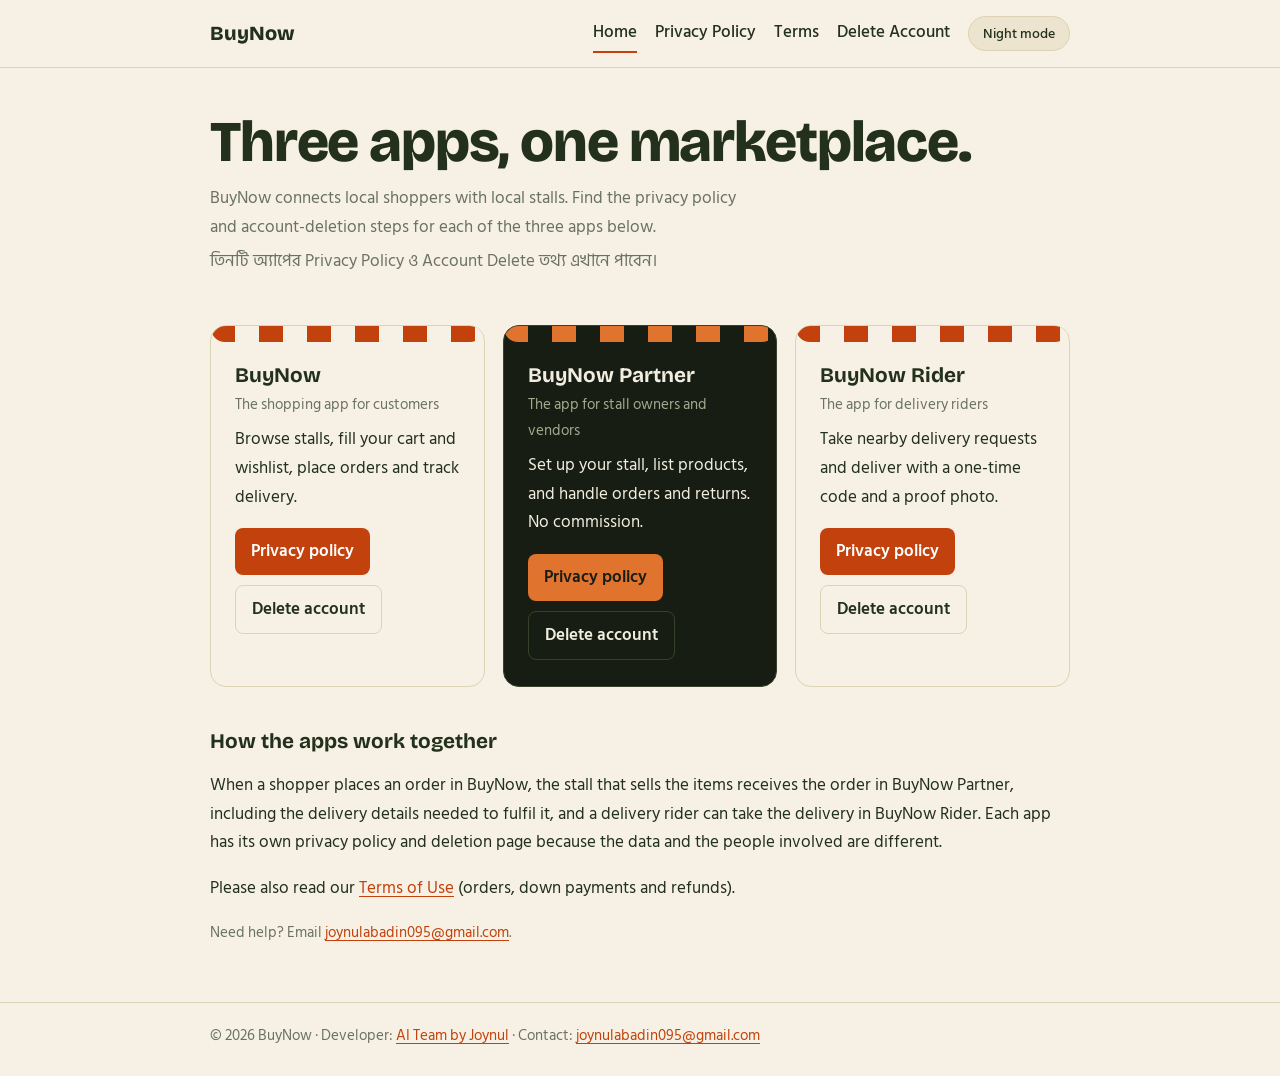
==== index.html @ 5db4976f "Add BuyNow website v3 (landing, privacy, terms, delete-account pages) Co-Authored-By: Claude Sonnet " ====
<!DOCTYPE html>
<html lang="en">
<head>
<meta charset="utf-8">
<meta name="viewport" content="width=device-width,initial-scale=1">
<title>BuyNow &amp; BuyNow Partner</title>
<meta name="description" content="Privacy policy and account deletion for the BuyNow shopping app and the BuyNow Partner vendor app.">
<script>try{var t=localStorage.getItem('theme');if(t)document.documentElement.dataset.theme=t}catch(e){}</script>
<link rel="preconnect" href="https://fonts.googleapis.com"><link rel="preconnect" href="https://fonts.gstatic.com" crossorigin><link href="https://fonts.googleapis.com/css2?family=Bricolage+Grotesque:wght@600;800&family=Hind+Siliguri:wght@400;500;600&display=swap" rel="stylesheet">
<link rel="stylesheet" href="style.css">
</head>
<body>
<header class="site-head"><div class="wrap">
<a class="brand" href="index.html">BuyNow</a>
<nav aria-label="Main">
<a href="index.html">Home</a>
<a href="privacy-policy.html">Privacy Policy</a>
<a href="terms.html">Terms</a>
<a href="delete-account.html">Delete Account</a>
<button id="theme-toggle" type="button">Night mode</button>
</nav></div></header>
<main class="wrap">
<section class="hero">
<h1>Three apps, one marketplace.</h1>
<p>BuyNow connects local shoppers with local stalls. Find the privacy policy and account-deletion steps for each of the three apps below.</p>
<p lang="bn">তিনটি অ্যাপের Privacy Policy ও Account Delete তথ্য এখানে পাবেন।</p>
</section>
<div class="duo three">
<section class="panel day" aria-labelledby="h-buynow"><div class="awning"></div><div class="body">
<h2 id="h-buynow">BuyNow</h2><p class="tag">The shopping app for customers</p>
<p>Browse stalls, fill your cart and wishlist, place orders and track delivery.</p>
<div class="links"><a href="privacy-buynow.html">Privacy policy</a><a class="ghost" href="delete-buynow.html">Delete account</a></div>
</div></section>
<section class="panel night" aria-labelledby="h-partner"><div class="awning"></div><div class="body">
<h2 id="h-partner">BuyNow Partner</h2><p class="tag">The app for stall owners and vendors</p>
<p>Set up your stall, list products, and handle orders and returns. No commission.</p>
<div class="links"><a href="privacy-partner.html">Privacy policy</a><a class="ghost" href="delete-partner.html">Delete account</a></div>
</div></section>
<section class="panel day" aria-labelledby="h-rider"><div class="awning"></div><div class="body">
<h2 id="h-rider">BuyNow Rider</h2><p class="tag">The app for delivery riders</p>
<p>Take nearby delivery requests and deliver with a one-time code and a proof photo.</p>
<div class="links"><a href="privacy-rider.html">Privacy policy</a><a class="ghost" href="delete-rider.html">Delete account</a></div>
</div></section>
</div>
<h2>How the apps work together</h2>
<p>When a shopper places an order in BuyNow, the stall that sells the items receives the order in BuyNow Partner, including the delivery details needed to fulfil it, and a delivery rider can take the delivery in BuyNow Rider. Each app has its own privacy policy and deletion page because the data and the people involved are different.</p>
<p>Please also read our <a href="terms.html">Terms of Use</a> (orders, down payments and refunds).</p>
<p class="muted">Need help? Email <a href="mailto:joynulabadin095@gmail.com">joynulabadin095@gmail.com</a>.</p>
</main>
<footer><div class="wrap">&copy; <span id="year">2026</span> BuyNow &middot; Developer: <a href="https://play.google.com/store/apps/dev?id=6514104034641015497" rel="noopener">AI Team by Joynul</a> &middot; Contact: <a href="mailto:joynulabadin095@gmail.com">joynulabadin095@gmail.com</a></div></footer>
<script src="script.js"></script>
</body>
</html>
---- style.css ----
/* BuyNow & BuyNow Partner — shared site styles. Palette: Mudi Dokan Day / Night */
:root{
  --bg:#F6F1E4; --surface:#FFFFFF; --raised:#ECE4CE; --ink:#22301C; --soft:#6B7260;
  --line:#DCD2B4; --accent:#C2410C; --on-accent:#FFFFFF;
  --display:"Bricolage Grotesque","Hind Siliguri",system-ui,sans-serif;
  --body:"Hind Siliguri",system-ui,-apple-system,"Segoe UI",Roboto,sans-serif;
}
@media (prefers-color-scheme:dark){
  :root:not([data-theme="light"]){
    --bg:#171D13; --surface:#212A19; --raised:#293420; --ink:#F1EEDF; --soft:#A3AA8F;
    --line:#37422A; --accent:#E0732E; --on-accent:#171D13;
  }
}
:root[data-theme="dark"]{
  --bg:#171D13; --surface:#212A19; --raised:#293420; --ink:#F1EEDF; --soft:#A3AA8F;
  --line:#37422A; --accent:#E0732E; --on-accent:#171D13;
}
*{box-sizing:border-box}
html{scroll-behavior:smooth}
@media (prefers-reduced-motion:reduce){html{scroll-behavior:auto}}
body{margin:0;background:var(--bg);color:var(--ink);font:400 17px/1.7 var(--body)}
a{color:var(--accent);text-underline-offset:3px}
a:focus-visible,button:focus-visible,input:focus-visible,select:focus-visible,textarea:focus-visible{outline:3px solid var(--accent);outline-offset:2px}
.wrap{max-width:900px;margin:0 auto;padding:0 20px}

/* header */
.site-head{border-bottom:1px solid var(--line);background:var(--bg)}
.site-head .wrap{display:flex;align-items:center;gap:20px;flex-wrap:wrap;padding-top:14px;padding-bottom:14px}
.brand{font:800 1.25rem var(--display);color:var(--ink);text-decoration:none;margin-right:auto}
.site-head nav{display:flex;gap:18px;align-items:center;flex-wrap:wrap}
.site-head nav a{color:var(--ink);text-decoration:none;font-weight:500;padding:4px 0;border-bottom:2px solid transparent}
.site-head nav a:hover,.site-head nav a[aria-current="page"]{border-bottom-color:var(--accent)}
#theme-toggle{background:var(--raised);color:var(--ink);border:1px solid var(--line);border-radius:999px;padding:5px 14px;font:500 .9rem var(--body);cursor:pointer}

/* awning — the one memorable element */
.awning{height:16px;background:repeating-linear-gradient(90deg,var(--pa) 0 24px,var(--pbg) 24px 48px);border-radius:0 0 14px 14px}

/* fixed-palette panels (one per app) */
.day{--pbg:#F6F1E4;--pink:#22301C;--psoft:#6B7260;--pline:#DCD2B4;--pa:#C2410C;--pon:#FFFFFF;--praised:#ECE4CE}
.night{--pbg:#171D13;--pink:#F1EEDF;--psoft:#A3AA8F;--pline:#37422A;--pa:#E0732E;--pon:#171D13;--praised:#293420}
.panel{background:var(--pbg);color:var(--pink);border:1px solid var(--pline);border-radius:16px;overflow:hidden}
.panel .body{padding:22px 24px 26px}
.panel h2,.panel h3{font-family:var(--display);margin:0 0 4px;line-height:1.15}
.panel p{margin:.4em 0 1em}
.panel .tag{color:var(--psoft);font-size:.95rem;margin:0}
.panel .links{display:flex;gap:10px;flex-wrap:wrap;margin-top:14px}
.panel .links a{background:var(--pa);color:var(--pon);padding:9px 16px;border-radius:8px;text-decoration:none;font-weight:600}
.panel .links a.ghost{background:transparent;color:var(--pink);border:1px solid var(--pline)}
.panel code{color:var(--psoft)}

/* hero */
.hero{padding:44px 0 18px}
.hero h1{font:800 clamp(2.2rem,6vw,3.6rem)/1.05 var(--display);margin:0 0 12px;letter-spacing:-.02em}
.hero p{max-width:60ch;color:var(--soft);margin:.3em 0}
.duo{display:grid;grid-template-columns:1fr 1fr;gap:18px;margin:26px 0}
@media(max-width:700px){.duo{grid-template-columns:1fr}}

/* app bar on policy pages */
.appbar{margin:24px 0 0}
.appbar .body{padding:16px 22px 20px}
.appbar h1{font:800 clamp(1.7rem,4.5vw,2.4rem)/1.1 var(--display);margin:0}
.appbar .tag{margin:6px 0 0}

/* article text */
main h1{font:800 clamp(1.8rem,5vw,2.6rem)/1.1 var(--display);margin:1.2em 0 .3em}
main h2{font:700 1.3rem var(--display);margin:2em 0 .4em}
.muted{color:var(--soft);font-size:.95rem}
ul,ol{padding-left:1.3em}
li{margin:.2em 0}
table{width:100%;border-collapse:collapse;margin:12px 0;font-size:.98rem;display:block;overflow-x:auto}
th,td{border:1px solid var(--line);padding:9px 12px;text-align:left;vertical-align:top}
th{background:var(--raised)}
td{background:var(--surface)}
.note{background:var(--raised);border-left:4px solid var(--accent);border-radius:8px;padding:12px 16px;margin:16px 0}

/* form */
.form-card{background:var(--surface);border:1px solid var(--line);border-radius:14px;padding:20px 22px;margin:18px 0}
label{display:block;margin:14px 0 4px;font-weight:600}
label.check{font-weight:400;display:flex;gap:10px;align-items:flex-start}
input,textarea{width:100%;padding:10px 12px;border:1px solid var(--line);border-radius:8px;font:inherit;background:var(--bg);color:var(--ink)}
input[type=checkbox]{width:auto;margin-top:7px}
.btn{display:inline-block;background:var(--accent);color:var(--on-accent);border:0;border-radius:8px;padding:11px 22px;font:600 1rem var(--body);text-decoration:none;cursor:pointer}
.btn:disabled{opacity:.6;cursor:wait}

footer{border-top:1px solid var(--line);margin-top:56px;color:var(--soft);font-size:.92rem}
footer .wrap{padding-top:20px;padding-bottom:28px}

.duo.three{grid-template-columns:repeat(3,1fr)}
@media(max-width:900px){.duo.three{grid-template-columns:1fr}}
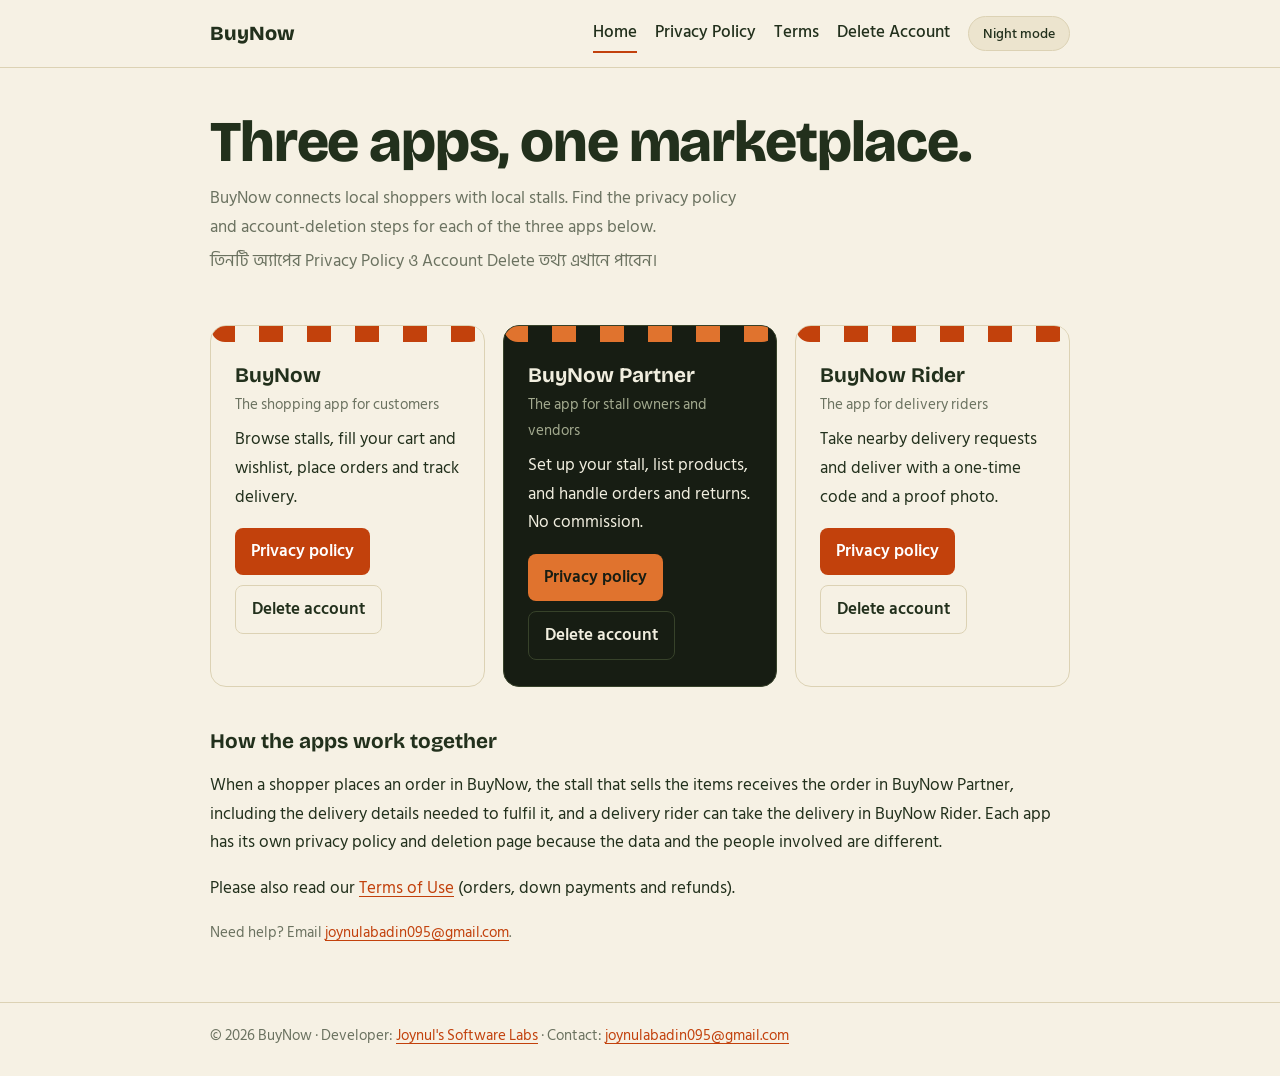
==== commit 2170769b: "Change developer name to Joynul's Software Labs Co-Authored-By: Claude Sonnet 5.5 <noreply@anthropic" ====
--- a/index.html
+++ b/index.html
@@ -47,7 +47,7 @@
 <p>Please also read our <a href="terms.html">Terms of Use</a> (orders, down payments and refunds).</p>
 <p class="muted">Need help? Email <a href="mailto:joynulabadin095@gmail.com">joynulabadin095@gmail.com</a>.</p>
 </main>
-<footer><div class="wrap">&copy; <span id="year">2026</span> BuyNow &middot; Developer: <a href="https://play.google.com/store/apps/dev?id=6514104034641015497" rel="noopener">AI Team by Joynul</a> &middot; Contact: <a href="mailto:joynulabadin095@gmail.com">joynulabadin095@gmail.com</a></div></footer>
+<footer><div class="wrap">&copy; <span id="year">2026</span> BuyNow &middot; Developer: <a href="https://play.google.com/store/apps/dev?id=6514104034641015497" rel="noopener">Joynul's Software Labs</a> &middot; Contact: <a href="mailto:joynulabadin095@gmail.com">joynulabadin095@gmail.com</a></div></footer>
 <script src="script.js"></script>
 </body>
 </html>
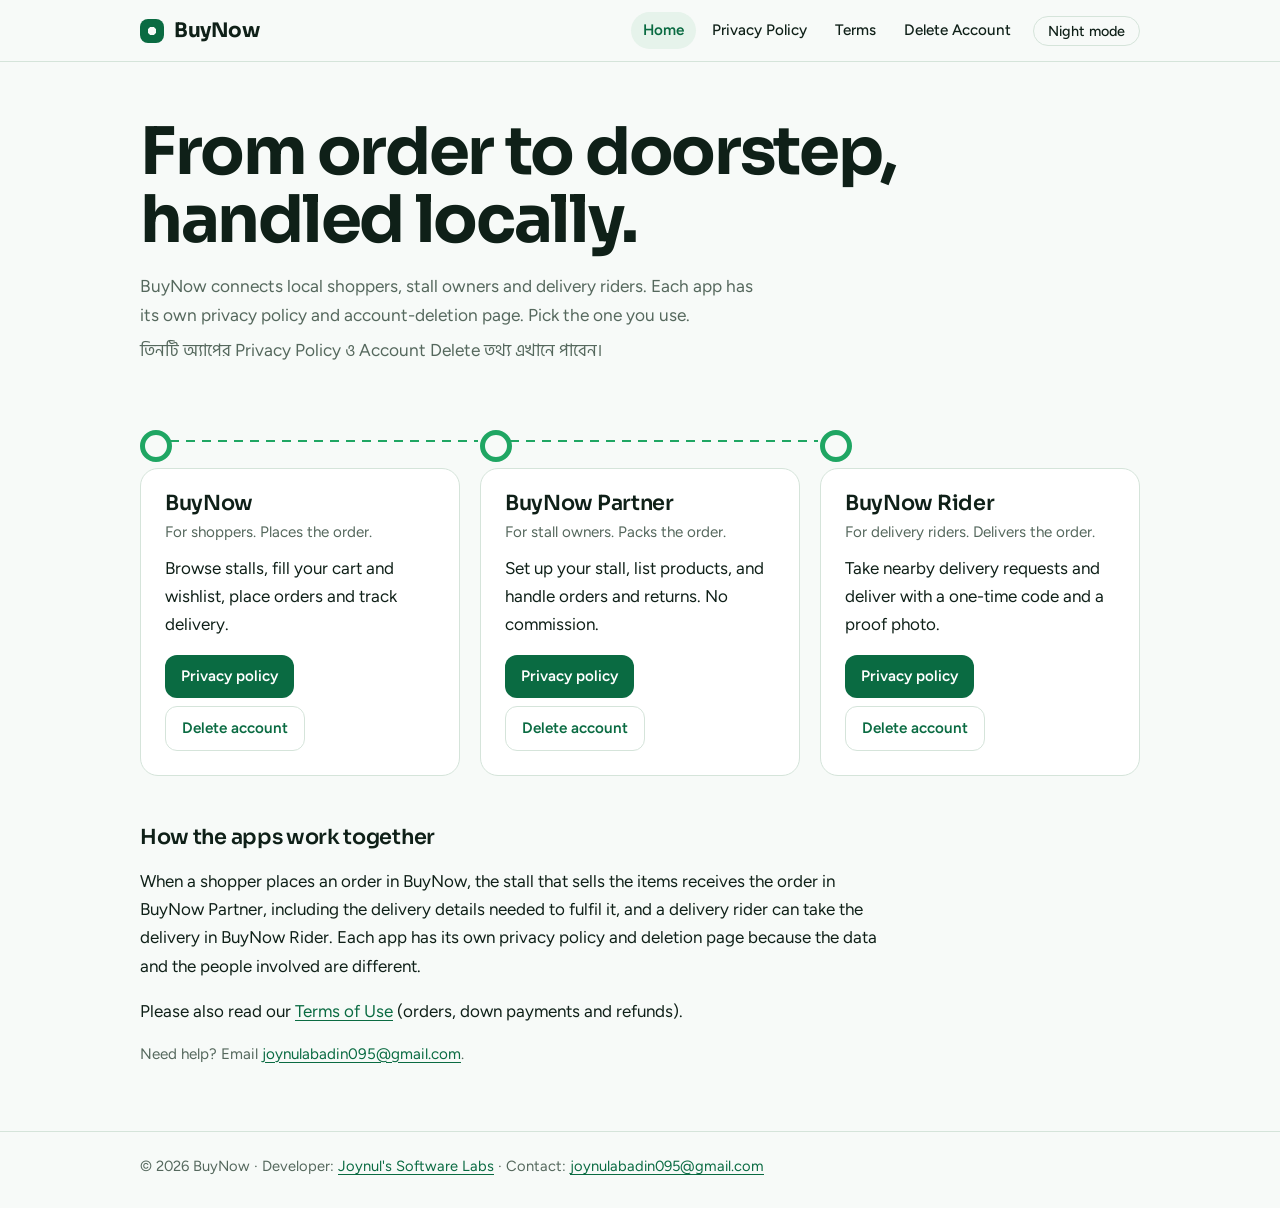
==== commit bf40483c: "Redesign site: modern green theme, order-route home, cleaner policy pages Co-Authored-By: Claude Son" ====
--- a/index.html
+++ b/index.html
@@ -3,10 +3,10 @@
 <head>
 <meta charset="utf-8">
 <meta name="viewport" content="width=device-width,initial-scale=1">
-<title>BuyNow &amp; BuyNow Partner</title>
-<meta name="description" content="Privacy policy and account deletion for the BuyNow shopping app and the BuyNow Partner vendor app.">
+<title>BuyNow</title>
+<meta name="description" content="Privacy policy and account deletion for the BuyNow, BuyNow Partner and BuyNow Rider apps.">
 <script>try{var t=localStorage.getItem('theme');if(t)document.documentElement.dataset.theme=t}catch(e){}</script>
-<link rel="preconnect" href="https://fonts.googleapis.com"><link rel="preconnect" href="https://fonts.gstatic.com" crossorigin><link href="https://fonts.googleapis.com/css2?family=Bricolage+Grotesque:wght@600;800&family=Hind+Siliguri:wght@400;500;600&display=swap" rel="stylesheet">
+<link rel="preconnect" href="https://fonts.googleapis.com"><link rel="preconnect" href="https://fonts.gstatic.com" crossorigin><link href="https://fonts.googleapis.com/css2?family=Sora:wght@600;700&family=Figtree:wght@400;500;600&family=Hind+Siliguri:wght@400;500;600&display=swap" rel="stylesheet">
 <link rel="stylesheet" href="style.css">
 </head>
 <body>
@@ -21,27 +21,27 @@
 </nav></div></header>
 <main class="wrap">
 <section class="hero">
-<h1>Three apps, one marketplace.</h1>
-<p>BuyNow connects local shoppers with local stalls. Find the privacy policy and account-deletion steps for each of the three apps below.</p>
+<h1>From order to doorstep, handled locally.</h1>
+<p>BuyNow connects local shoppers, stall owners and delivery riders. Each app has its own privacy policy and account-deletion page. Pick the one you use.</p>
 <p lang="bn">তিনটি অ্যাপের Privacy Policy ও Account Delete তথ্য এখানে পাবেন।</p>
 </section>
-<div class="duo three">
-<section class="panel day" aria-labelledby="h-buynow"><div class="awning"></div><div class="body">
-<h2 id="h-buynow">BuyNow</h2><p class="tag">The shopping app for customers</p>
+<ol class="journey" aria-label="How an order moves through the three apps">
+<li><section class="panel" aria-labelledby="h-buynow"><div class="body">
+<h2 id="h-buynow">BuyNow</h2><p class="tag">For shoppers. Places the order.</p>
 <p>Browse stalls, fill your cart and wishlist, place orders and track delivery.</p>
 <div class="links"><a href="privacy-buynow.html">Privacy policy</a><a class="ghost" href="delete-buynow.html">Delete account</a></div>
-</div></section>
-<section class="panel night" aria-labelledby="h-partner"><div class="awning"></div><div class="body">
-<h2 id="h-partner">BuyNow Partner</h2><p class="tag">The app for stall owners and vendors</p>
+</div></section></li>
+<li><section class="panel" aria-labelledby="h-partner"><div class="body">
+<h2 id="h-partner">BuyNow Partner</h2><p class="tag">For stall owners. Packs the order.</p>
 <p>Set up your stall, list products, and handle orders and returns. No commission.</p>
 <div class="links"><a href="privacy-partner.html">Privacy policy</a><a class="ghost" href="delete-partner.html">Delete account</a></div>
-</div></section>
-<section class="panel day" aria-labelledby="h-rider"><div class="awning"></div><div class="body">
-<h2 id="h-rider">BuyNow Rider</h2><p class="tag">The app for delivery riders</p>
+</div></section></li>
+<li><section class="panel" aria-labelledby="h-rider"><div class="body">
+<h2 id="h-rider">BuyNow Rider</h2><p class="tag">For delivery riders. Delivers the order.</p>
 <p>Take nearby delivery requests and deliver with a one-time code and a proof photo.</p>
 <div class="links"><a href="privacy-rider.html">Privacy policy</a><a class="ghost" href="delete-rider.html">Delete account</a></div>
-</div></section>
-</div>
+</div></section></li>
+</ol>
 <h2>How the apps work together</h2>
 <p>When a shopper places an order in BuyNow, the stall that sells the items receives the order in BuyNow Partner, including the delivery details needed to fulfil it, and a delivery rider can take the delivery in BuyNow Rider. Each app has its own privacy policy and deletion page because the data and the people involved are different.</p>
 <p>Please also read our <a href="terms.html">Terms of Use</a> (orders, down payments and refunds).</p>
--- a/style.css
+++ b/style.css
@@ -1,89 +1,114 @@
-/* BuyNow & BuyNow Partner — shared site styles. Palette: Mudi Dokan Day / Night */
+/* BuyNow site styles. One green palette, light and dark. Shared by every page. */
 :root{
-  --bg:#F6F1E4; --surface:#FFFFFF; --raised:#ECE4CE; --ink:#22301C; --soft:#6B7260;
-  --line:#DCD2B4; --accent:#C2410C; --on-accent:#FFFFFF;
-  --display:"Bricolage Grotesque","Hind Siliguri",system-ui,sans-serif;
-  --body:"Hind Siliguri",system-ui,-apple-system,"Segoe UI",Roboto,sans-serif;
+  --bg:#F7FAF8; --surface:#FFFFFF; --mint:#E6F3EB; --raised:#EEF5F0;
+  --ink:#0F2018; --soft:#55685D; --line:#D5E4DA;
+  --accent:#0A6B42; --on-accent:#FFFFFF; --route:#1FA663;
+  --display:"Sora","Hind Siliguri",system-ui,sans-serif;
+  --body:"Figtree","Hind Siliguri",system-ui,-apple-system,"Segoe UI",Roboto,sans-serif;
 }
 @media (prefers-color-scheme:dark){
   :root:not([data-theme="light"]){
-    --bg:#171D13; --surface:#212A19; --raised:#293420; --ink:#F1EEDF; --soft:#A3AA8F;
-    --line:#37422A; --accent:#E0732E; --on-accent:#171D13;
+    --bg:#0B1510; --surface:#12211A; --mint:#17291F; --raised:#162619;
+    --ink:#EAF3EE; --soft:#9DB3A6; --line:#24382D;
+    --accent:#4FD08F; --on-accent:#05130B; --route:#4FD08F;
   }
 }
 :root[data-theme="dark"]{
-  --bg:#171D13; --surface:#212A19; --raised:#293420; --ink:#F1EEDF; --soft:#A3AA8F;
-  --line:#37422A; --accent:#E0732E; --on-accent:#171D13;
+  --bg:#0B1510; --surface:#12211A; --mint:#17291F; --raised:#162619;
+  --ink:#EAF3EE; --soft:#9DB3A6; --line:#24382D;
+  --accent:#4FD08F; --on-accent:#05130B; --route:#4FD08F;
 }
 *{box-sizing:border-box}
 html{scroll-behavior:smooth}
 @media (prefers-reduced-motion:reduce){html{scroll-behavior:auto}}
-body{margin:0;background:var(--bg);color:var(--ink);font:400 17px/1.7 var(--body)}
+body{margin:0;background:var(--bg);color:var(--ink);font:400 17px/1.65 var(--body);-webkit-font-smoothing:antialiased}
 a{color:var(--accent);text-underline-offset:3px}
-a:focus-visible,button:focus-visible,input:focus-visible,select:focus-visible,textarea:focus-visible{outline:3px solid var(--accent);outline-offset:2px}
-.wrap{max-width:900px;margin:0 auto;padding:0 20px}
+a:focus-visible,button:focus-visible,input:focus-visible,select:focus-visible,textarea:focus-visible{outline:3px solid var(--route);outline-offset:2px}
+.wrap{max-width:1040px;margin:0 auto;padding:0 20px}
+.narrow{max-width:760px}
 
 /* header */
-.site-head{border-bottom:1px solid var(--line);background:var(--bg)}
-.site-head .wrap{display:flex;align-items:center;gap:20px;flex-wrap:wrap;padding-top:14px;padding-bottom:14px}
-.brand{font:800 1.25rem var(--display);color:var(--ink);text-decoration:none;margin-right:auto}
-.site-head nav{display:flex;gap:18px;align-items:center;flex-wrap:wrap}
-.site-head nav a{color:var(--ink);text-decoration:none;font-weight:500;padding:4px 0;border-bottom:2px solid transparent}
-.site-head nav a:hover,.site-head nav a[aria-current="page"]{border-bottom-color:var(--accent)}
-#theme-toggle{background:var(--raised);color:var(--ink);border:1px solid var(--line);border-radius:999px;padding:5px 14px;font:500 .9rem var(--body);cursor:pointer}
-
-/* awning — the one memorable element */
-.awning{height:16px;background:repeating-linear-gradient(90deg,var(--pa) 0 24px,var(--pbg) 24px 48px);border-radius:0 0 14px 14px}
-
-/* fixed-palette panels (one per app) */
-.day{--pbg:#F6F1E4;--pink:#22301C;--psoft:#6B7260;--pline:#DCD2B4;--pa:#C2410C;--pon:#FFFFFF;--praised:#ECE4CE}
-.night{--pbg:#171D13;--pink:#F1EEDF;--psoft:#A3AA8F;--pline:#37422A;--pa:#E0732E;--pon:#171D13;--praised:#293420}
-.panel{background:var(--pbg);color:var(--pink);border:1px solid var(--pline);border-radius:16px;overflow:hidden}
-.panel .body{padding:22px 24px 26px}
-.panel h2,.panel h3{font-family:var(--display);margin:0 0 4px;line-height:1.15}
-.panel p{margin:.4em 0 1em}
-.panel .tag{color:var(--psoft);font-size:.95rem;margin:0}
-.panel .links{display:flex;gap:10px;flex-wrap:wrap;margin-top:14px}
-.panel .links a{background:var(--pa);color:var(--pon);padding:9px 16px;border-radius:8px;text-decoration:none;font-weight:600}
-.panel .links a.ghost{background:transparent;color:var(--pink);border:1px solid var(--pline)}
-.panel code{color:var(--psoft)}
+.site-head{position:sticky;top:0;z-index:10;background:var(--bg);border-bottom:1px solid var(--line)}
+.site-head .wrap{display:flex;align-items:center;gap:16px 22px;flex-wrap:wrap;padding-top:12px;padding-bottom:12px}
+.brand{display:flex;align-items:center;gap:10px;font:700 1.25rem var(--display);letter-spacing:-.02em;color:var(--ink);text-decoration:none;margin-right:auto}
+.brand::before{content:"";width:24px;height:24px;border-radius:8px;background:radial-gradient(circle,var(--bg) 0 4px,transparent 4.5px),var(--accent)}
+.site-head nav{display:flex;gap:4px;align-items:center;flex-wrap:wrap}
+.site-head nav a{color:var(--ink);text-decoration:none;font-weight:500;font-size:.95rem;padding:6px 12px;border-radius:999px}
+.site-head nav a:hover{background:var(--raised)}
+.site-head nav a[aria-current="page"]{background:var(--mint);color:var(--accent);font-weight:600}
+#theme-toggle{background:transparent;color:var(--ink);border:1px solid var(--line);border-radius:999px;padding:5px 14px;margin-left:6px;font:500 .9rem var(--body);cursor:pointer}
+#theme-toggle:hover{background:var(--raised)}
 
 /* hero */
-.hero{padding:44px 0 18px}
-.hero h1{font:800 clamp(2.2rem,6vw,3.6rem)/1.05 var(--display);margin:0 0 12px;letter-spacing:-.02em}
-.hero p{max-width:60ch;color:var(--soft);margin:.3em 0}
+.hero{padding:56px 0 10px}
+.hero h1{font:700 clamp(2.3rem,6.4vw,4.1rem)/1.04 var(--display);letter-spacing:-.035em;margin:0 0 18px;max-width:15em}
+.hero p{max-width:56ch;color:var(--soft);margin:.4em 0;font-size:1.08rem}
+
+/* the order route: shopper -> stall -> rider */
+.journey{list-style:none;margin:44px 0 36px;padding:0;display:grid;grid-template-columns:repeat(3,1fr);gap:20px}
+.journey>li{position:relative;padding-top:38px}
+.journey>li::before{content:"";position:absolute;top:0;left:0;width:22px;height:22px;border-radius:50%;background:var(--bg);border:5px solid var(--route)}
+.journey>li:not(:last-child)::after{content:"";position:absolute;top:10px;left:30px;right:-18px;height:2px;
+  background:repeating-linear-gradient(90deg,var(--route) 0 9px,transparent 9px 16px);
+  transform-origin:left;animation:route .7s ease-out both}
+.journey>li:nth-child(2)::after{animation-delay:.6s}
+@keyframes route{from{transform:scaleX(0)}to{transform:scaleX(1)}}
+@media (prefers-reduced-motion:reduce){.journey>li::after{animation:none!important}}
+@media(max-width:800px){
+  .journey{grid-template-columns:1fr;gap:26px}
+  .journey>li{padding:0 0 0 40px}
+  .journey>li::before{top:6px}
+  .journey>li:not(:last-child)::after{top:34px;bottom:-26px;left:10px;right:auto;width:2px;height:auto;
+    background:repeating-linear-gradient(180deg,var(--route) 0 9px,transparent 9px 16px);
+    transform-origin:top;animation-name:route-y}
+}
+@keyframes route-y{from{transform:scaleY(0)}to{transform:scaleY(1)}}
+
+/* cards (home route, privacy and delete pickers) */
+.panel{background:var(--surface);color:var(--ink);border:1px solid var(--line);border-radius:18px;overflow:hidden;height:100%}
+.panel .body{padding:22px 24px 24px}
+.panel h2,.panel h3{font-family:var(--display);font-weight:600;letter-spacing:-.015em;margin:0 0 4px;line-height:1.2}
+.panel p{margin:.4em 0 1em}
+.panel .tag{color:var(--soft);font-size:.95rem;margin:0 0 .6em}
+.panel .links{display:flex;gap:8px;flex-wrap:wrap;margin-top:16px}
+.panel .links a{background:var(--accent);color:var(--on-accent);padding:9px 16px;border-radius:12px;text-decoration:none;font-weight:600;font-size:.95rem}
+.panel .links a:hover{filter:brightness(1.08)}
+.panel .links a.ghost{background:transparent;color:var(--accent);border:1px solid var(--line)}
+.panel .links a.ghost:hover{background:var(--raised);filter:none}
+code{font-size:.9em;color:var(--soft)}
 .duo{display:grid;grid-template-columns:1fr 1fr;gap:18px;margin:26px 0}
-@media(max-width:700px){.duo{grid-template-columns:1fr}}
+.duo.three{grid-template-columns:repeat(3,1fr)}
+@media(max-width:900px){.duo,.duo.three{grid-template-columns:1fr}}
 
-/* app bar on policy pages */
-.appbar{margin:24px 0 0}
-.appbar .body{padding:16px 22px 20px}
-.appbar h1{font:800 clamp(1.7rem,4.5vw,2.4rem)/1.1 var(--display);margin:0}
-.appbar .tag{margin:6px 0 0}
+/* page header on policy and delete pages */
+.appbar{background:var(--mint);height:auto;margin:28px 0 0;border-radius:20px}
+.appbar .body{padding:28px 28px 26px}
+.appbar h1{font:700 clamp(1.75rem,4.6vw,2.5rem)/1.1 var(--display);letter-spacing:-.025em;margin:0}
+.appbar .tag{margin:8px 0 0}
 
 /* article text */
-main h1{font:800 clamp(1.8rem,5vw,2.6rem)/1.1 var(--display);margin:1.2em 0 .3em}
-main h2{font:700 1.3rem var(--display);margin:2em 0 .4em}
+main h1{font:700 clamp(1.8rem,5vw,2.6rem)/1.1 var(--display);letter-spacing:-.025em;margin:1.2em 0 .3em}
+main h2{font:600 1.3rem/1.25 var(--display);letter-spacing:-.015em;margin:2.1em 0 .5em}
+main p,main li{max-width:68ch}
 .muted{color:var(--soft);font-size:.95rem}
 ul,ol{padding-left:1.3em}
-li{margin:.2em 0}
-table{width:100%;border-collapse:collapse;margin:12px 0;font-size:.98rem;display:block;overflow-x:auto}
-th,td{border:1px solid var(--line);padding:9px 12px;text-align:left;vertical-align:top}
-th{background:var(--raised)}
-td{background:var(--surface)}
-.note{background:var(--raised);border-left:4px solid var(--accent);border-radius:8px;padding:12px 16px;margin:16px 0}
+li{margin:.25em 0}
+table{width:100%;border-collapse:collapse;margin:14px 0;font-size:.98rem;display:block;overflow-x:auto}
+th,td{border-bottom:1px solid var(--line);padding:10px 14px;text-align:left;vertical-align:top}
+th{background:var(--mint);font-weight:600;border-bottom-color:transparent}
+th:first-child{border-radius:10px 0 0 10px}
+th:last-child{border-radius:0 10px 10px 0}
+.note{background:var(--mint);border:1px solid var(--line);border-radius:14px;padding:14px 18px;margin:18px 0}
 
 /* form */
-.form-card{background:var(--surface);border:1px solid var(--line);border-radius:14px;padding:20px 22px;margin:18px 0}
-label{display:block;margin:14px 0 4px;font-weight:600}
+.form-card{background:var(--surface);border:1px solid var(--line);border-radius:18px;padding:22px 24px;margin:20px 0}
+label{display:block;margin:16px 0 5px;font-weight:600}
 label.check{font-weight:400;display:flex;gap:10px;align-items:flex-start}
-input,textarea{width:100%;padding:10px 12px;border:1px solid var(--line);border-radius:8px;font:inherit;background:var(--bg);color:var(--ink)}
-input[type=checkbox]{width:auto;margin-top:7px}
-.btn{display:inline-block;background:var(--accent);color:var(--on-accent);border:0;border-radius:8px;padding:11px 22px;font:600 1rem var(--body);text-decoration:none;cursor:pointer}
+input,textarea{width:100%;padding:11px 13px;border:1px solid var(--line);border-radius:12px;font:inherit;background:var(--bg);color:var(--ink)}
+input[type=checkbox]{width:auto;margin-top:7px;accent-color:var(--accent)}
+.btn{display:inline-block;background:var(--accent);color:var(--on-accent);border:0;border-radius:999px;padding:12px 24px;font:600 1rem var(--body);text-decoration:none;cursor:pointer}
+.btn:hover{filter:brightness(1.08)}
 .btn:disabled{opacity:.6;cursor:wait}
 
-footer{border-top:1px solid var(--line);margin-top:56px;color:var(--soft);font-size:.92rem}
-footer .wrap{padding-top:20px;padding-bottom:28px}
-
-.duo.three{grid-template-columns:repeat(3,1fr)}
-@media(max-width:900px){.duo.three{grid-template-columns:1fr}}
+footer{border-top:1px solid var(--line);margin-top:64px;color:var(--soft);font-size:.92rem}
+footer .wrap{padding-top:22px;padding-bottom:30px}
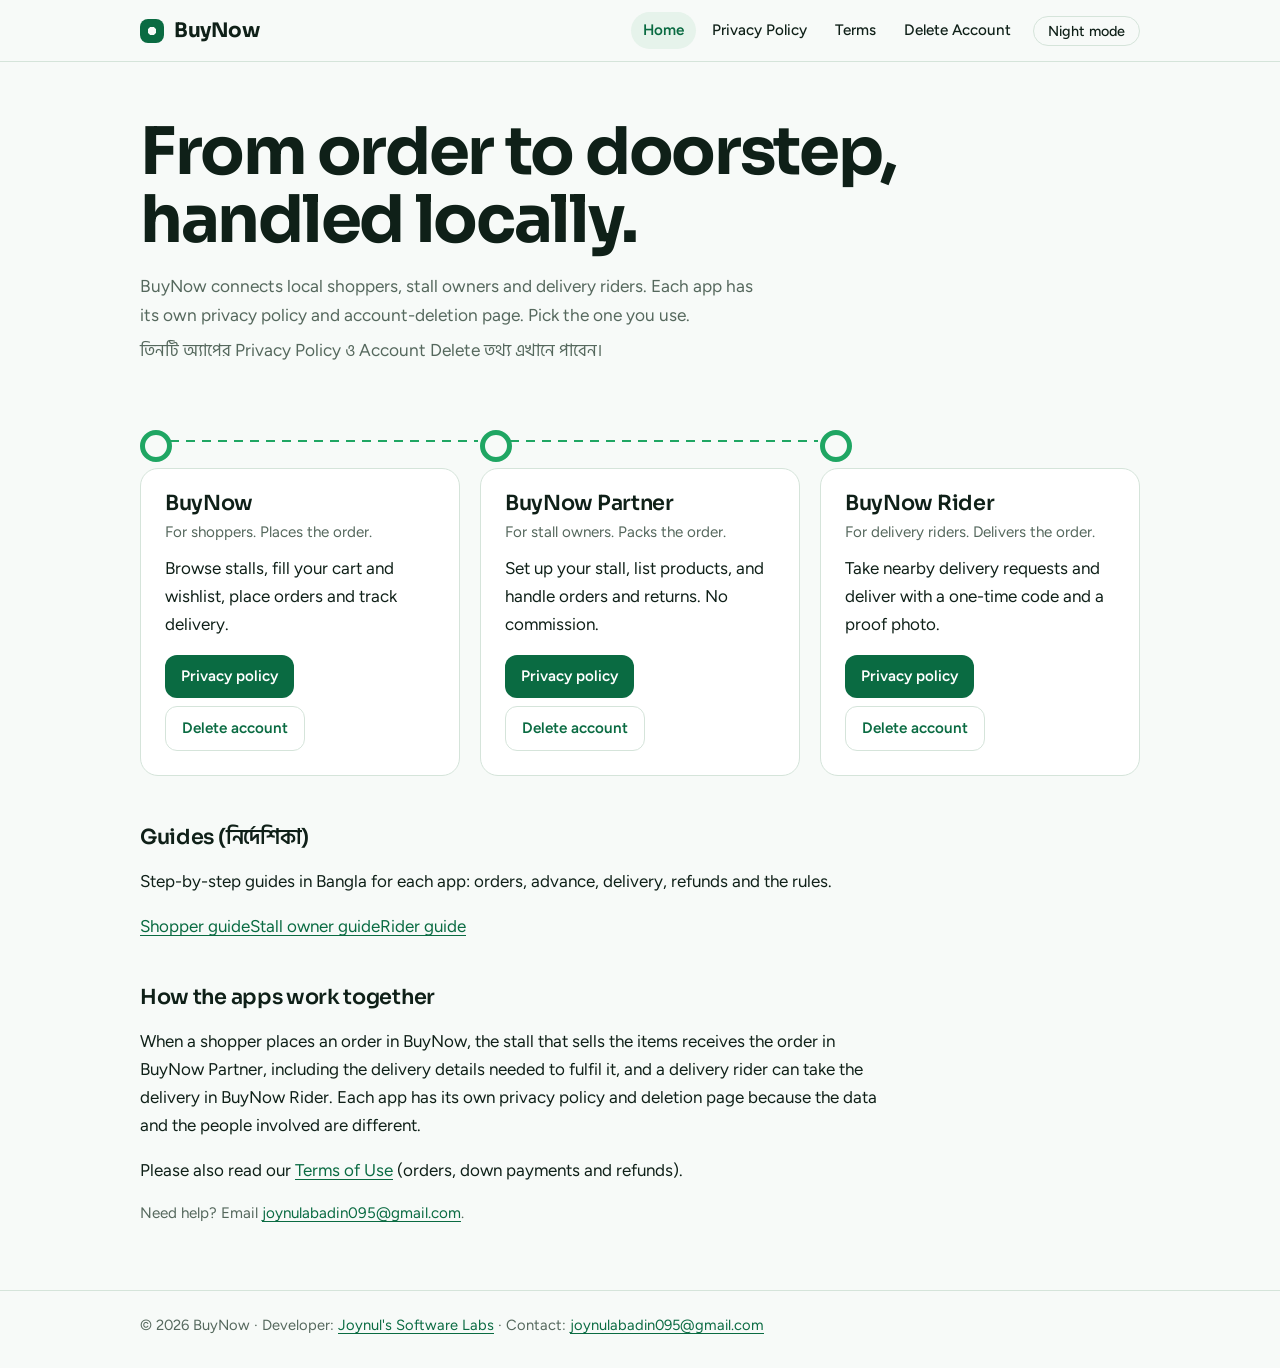
==== commit e04de094: "Add Bangla guides for BuyNow, Partner and Rider; link them from the home page Co-Authored-By: Claude" ====
--- a/index.html
+++ b/index.html
@@ -42,6 +42,9 @@
 <div class="links"><a href="privacy-rider.html">Privacy policy</a><a class="ghost" href="delete-rider.html">Delete account</a></div>
 </div></section></li>
 </ol>
+<h2>Guides <span lang="bn">(নির্দেশিকা)</span></h2>
+<p>Step-by-step guides in Bangla for each app: orders, advance, delivery, refunds and the rules.</p>
+<div class="links"><a href="guide-buynow.html">Shopper guide</a><a href="guide-partner.html">Stall owner guide</a><a href="guide-rider.html">Rider guide</a></div>
 <h2>How the apps work together</h2>
 <p>When a shopper places an order in BuyNow, the stall that sells the items receives the order in BuyNow Partner, including the delivery details needed to fulfil it, and a delivery rider can take the delivery in BuyNow Rider. Each app has its own privacy policy and deletion page because the data and the people involved are different.</p>
 <p>Please also read our <a href="terms.html">Terms of Use</a> (orders, down payments and refunds).</p>
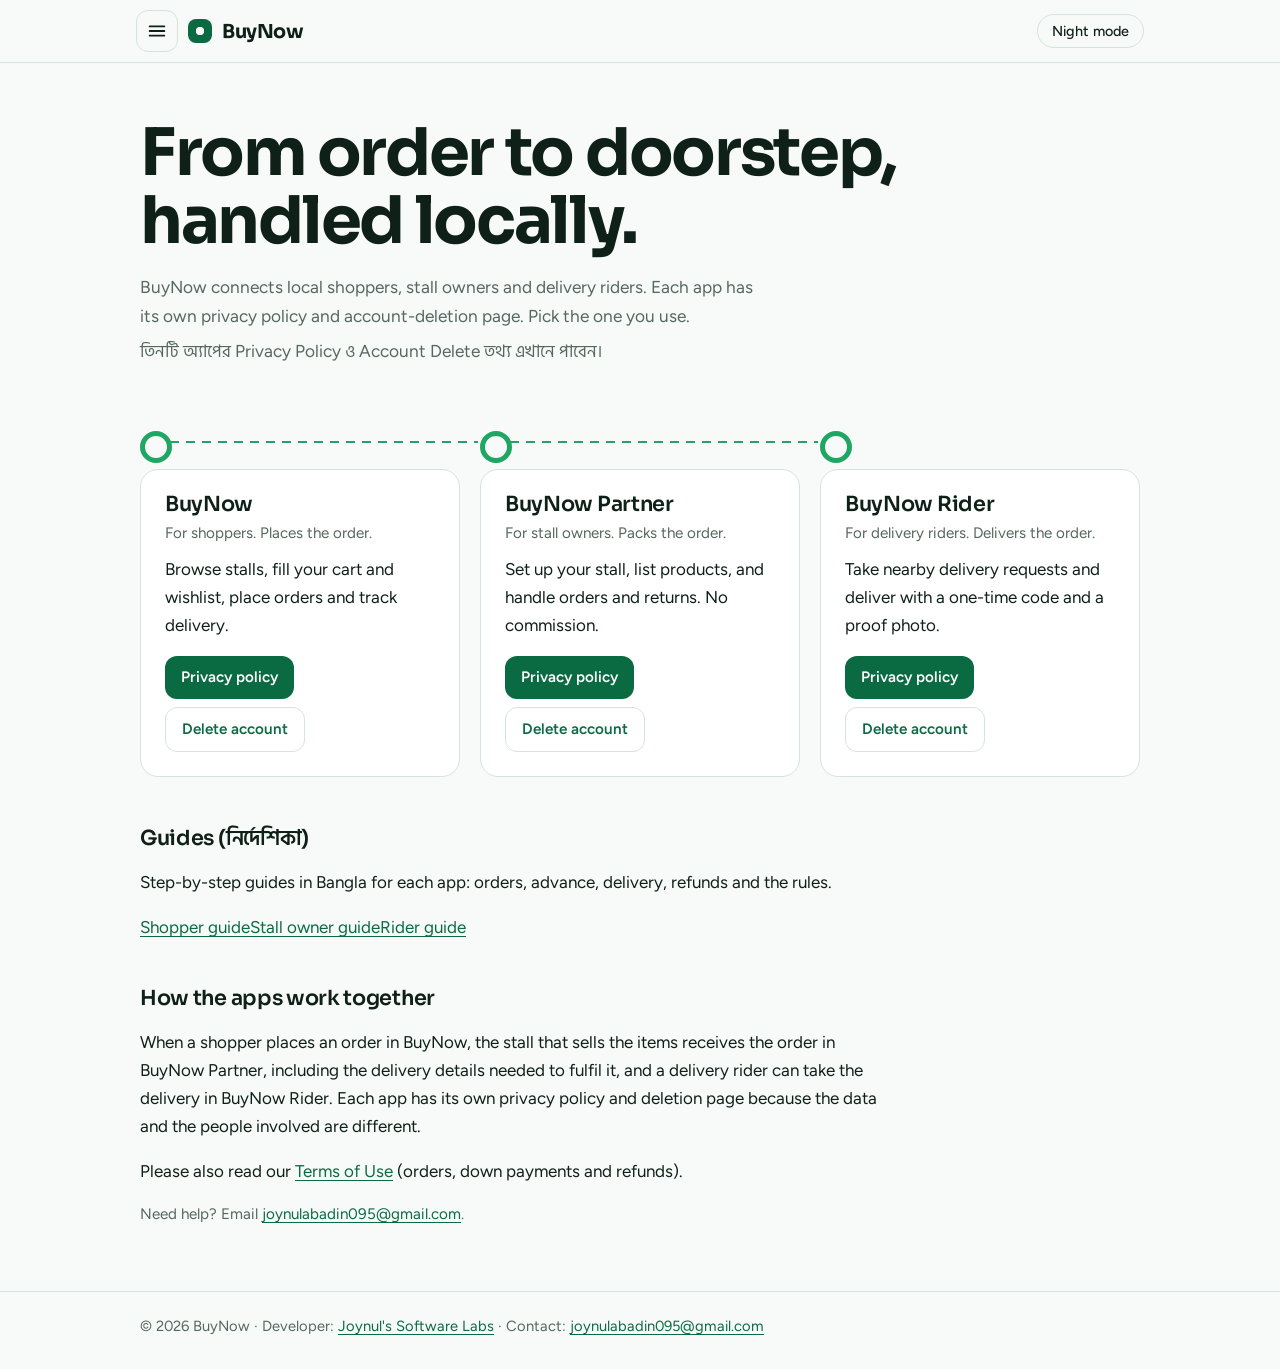
==== commit 7d4df023: "Slide menu (groups and items) on every page; mobile-responsive layout and guide pages with the share" ====
--- a/index.html
+++ b/index.html
@@ -8,6 +8,7 @@
 <script>try{var t=localStorage.getItem('theme');if(t)document.documentElement.dataset.theme=t}catch(e){}</script>
 <link rel="preconnect" href="https://fonts.googleapis.com"><link rel="preconnect" href="https://fonts.gstatic.com" crossorigin><link href="https://fonts.googleapis.com/css2?family=Sora:wght@600;700&family=Figtree:wght@400;500;600&family=Hind+Siliguri:wght@400;500;600&display=swap" rel="stylesheet">
 <link rel="stylesheet" href="style.css">
+<link rel="stylesheet" href="menu.css">
 </head>
 <body>
 <header class="site-head"><div class="wrap">
@@ -51,6 +52,7 @@
 <p class="muted">Need help? Email <a href="mailto:joynulabadin095@gmail.com">joynulabadin095@gmail.com</a>.</p>
 </main>
 <footer><div class="wrap">&copy; <span id="year">2026</span> BuyNow &middot; Developer: <a href="https://play.google.com/store/apps/dev?id=6514104034641015497" rel="noopener">Joynul's Software Labs</a> &middot; Contact: <a href="mailto:joynulabadin095@gmail.com">joynulabadin095@gmail.com</a></div></footer>
+<script src="menu.js"></script>
 <script src="script.js"></script>
 </body>
 </html>
--- a/style.css
+++ b/style.css
@@ -112,3 +112,24 @@
 
 footer{border-top:1px solid var(--line);margin-top:64px;color:var(--soft);font-size:.92rem}
 footer .wrap{padding-top:22px;padding-bottom:30px}
+
+/* ---- mobile ---- */
+@media(max-width:700px){
+  body{font-size:16px}
+  .wrap{padding-left:max(16px,env(safe-area-inset-left,0px));padding-right:max(16px,env(safe-area-inset-right,0px))}
+  .hero{padding:32px 0 6px}
+  .hero p{font-size:1rem}
+  .journey{margin:30px 0 26px}
+  .panel .body{padding:18px 18px 20px}
+  .panel .links a{flex:1 1 auto;text-align:center}
+  .appbar{margin-top:18px;border-radius:16px}
+  .appbar .body{padding:20px 18px}
+  .form-card{padding:18px}
+  .btn{width:100%;text-align:center}
+  th,td{padding:9px 10px}
+  main h2{margin-top:1.7em}
+  footer{margin-top:44px}
+  footer .wrap{padding-top:18px;padding-bottom:calc(24px + env(safe-area-inset-bottom,0px))}
+}
+img,video,iframe{max-width:100%;height:auto}
+pre,code{overflow-wrap:anywhere}
--- a/menu.css
+++ b/menu.css
@@ -0,0 +1,47 @@
+/* Slide menu (drawer) and the header it lives in. Shared by every page, including the guides.
+   Colours come from the page's own tokens (style.css or the guide pages), with fallbacks. */
+.site-head{--m-bg:var(--bg,#F7FAF8);--m-surface:var(--surface,#fff);--m-ink:var(--ink,#0F2018);--m-soft:var(--soft,#55685D);
+  --m-line:var(--line,#D5E4DA);--m-accent:var(--accent,var(--brand,#0A6B42));--m-tint:var(--mint,var(--brand-weak,#E6F3EB));--m-raised:var(--raised,var(--bg,#EEF5F0))}
+.has-menu .site-head nav>a{display:none}
+.site-head{position:sticky;top:0;z-index:40;background:var(--m-bg);border-bottom:1px solid var(--m-line);
+  padding-top:env(safe-area-inset-top,0px)}
+.site-head .wrap,.site-head .head-row{display:flex;align-items:center;gap:10px;flex-wrap:nowrap;max-width:1040px;margin:0 auto;
+  padding:10px max(16px,env(safe-area-inset-right,0px)) 10px max(16px,env(safe-area-inset-left,0px))}
+.site-head .brand{margin-right:auto;font:700 1.2rem var(--display,system-ui,sans-serif);letter-spacing:-.02em;color:var(--m-ink);text-decoration:none;display:flex;align-items:center;gap:10px}
+.site-head .brand::before{content:"";width:24px;height:24px;border-radius:8px;background:radial-gradient(circle,var(--m-bg) 0 4px,transparent 4.5px),var(--m-accent)}
+.site-head nav{display:flex;align-items:center;gap:6px;flex-wrap:nowrap}
+#menu-btn{display:inline-grid;place-items:center;width:42px;height:42px;border:1px solid var(--m-line);border-radius:12px;background:transparent;color:var(--m-ink);cursor:pointer;padding:0;flex:none}
+#menu-btn:hover{background:var(--m-raised)}
+#menu-btn svg{width:22px;height:22px;stroke:currentColor;fill:none;stroke-width:2;stroke-linecap:round}
+#theme-toggle{background:transparent;color:var(--m-ink);border:1px solid var(--m-line);border-radius:999px;padding:7px 14px;font:500 .9rem var(--body,system-ui,sans-serif);cursor:pointer;margin:0;white-space:nowrap}
+#theme-toggle:hover{background:var(--m-raised)}
+@media(max-width:480px){#theme-toggle{padding:7px 11px;font-size:.85rem}}
+
+.menu-scrim{position:fixed;inset:0;z-index:50;background:rgba(5,15,10,.5);opacity:0;visibility:hidden;transition:opacity .2s,visibility .2s}
+.menu-drawer{position:fixed;top:0;bottom:0;left:0;z-index:60;width:min(86vw,340px);display:flex;flex-direction:column;
+  background:var(--m-surface,#fff);color:var(--m-ink,#0F2018);border-right:1px solid var(--m-line,#D5E4DA);
+  transform:translateX(-102%);visibility:hidden;transition:transform .25s ease,visibility .25s;
+  padding-top:env(safe-area-inset-top,0px);padding-bottom:env(safe-area-inset-bottom,0px);padding-left:env(safe-area-inset-left,0px);
+  font:400 16px/1.5 var(--body,system-ui,sans-serif)}
+.menu-open .menu-scrim{opacity:1;visibility:visible}
+.menu-open .menu-drawer{transform:none;visibility:visible}
+.menu-open{overflow:hidden}
+.menu-top{display:flex;align-items:center;justify-content:space-between;padding:14px 16px;border-bottom:1px solid var(--m-line,#D5E4DA)}
+.menu-top strong{font:700 1.15rem var(--display,system-ui,sans-serif);letter-spacing:-.02em}
+.menu-close{width:40px;height:40px;border:1px solid var(--m-line,#D5E4DA);border-radius:12px;background:transparent;color:inherit;font-size:1.3rem;cursor:pointer;line-height:1}
+.menu-scroll{overflow-y:auto;overscroll-behavior:contain;padding:8px 10px 20px;flex:1}
+.menu-group{border-bottom:1px solid var(--m-line,#D5E4DA)}
+.menu-group:last-child{border-bottom:0}
+.menu-group summary{list-style:none;cursor:pointer;display:flex;align-items:center;justify-content:space-between;gap:8px;
+  padding:13px 10px;font-weight:700;font-size:.78rem;letter-spacing:.08em;text-transform:uppercase;color:var(--m-soft,#55685D)}
+.menu-group summary::-webkit-details-marker{display:none}
+.menu-group summary::after{content:"";width:8px;height:8px;border-right:2px solid currentColor;border-bottom:2px solid currentColor;transform:rotate(45deg);transition:transform .2s;margin-right:4px}
+.menu-group[open] summary::after{transform:rotate(-135deg)}
+.menu-group ul{list-style:none;margin:0 0 10px;padding:0}
+.menu-group li{margin:0;max-width:none}
+.menu-group a{display:flex;align-items:center;gap:10px;padding:11px 12px;border-radius:12px;color:var(--m-ink,#0F2018);text-decoration:none;font-weight:500;min-height:44px}
+.menu-group a:hover{background:var(--m-raised,#EEF5F0)}
+.menu-group a[aria-current="page"]{background:var(--m-tint,#E6F3EB);color:var(--m-accent,#0A6B42);font-weight:700}
+.menu-group a small{margin-left:auto;color:var(--m-soft,#55685D);font-weight:400;font-size:.8rem}
+.menu-drawer a:focus-visible,.menu-drawer button:focus-visible,.menu-group summary:focus-visible,#menu-btn:focus-visible{outline:3px solid var(--route,var(--m-accent,#1FA663));outline-offset:2px}
+@media (prefers-reduced-motion:reduce){.menu-drawer,.menu-scrim,.menu-group summary::after{transition:none}}
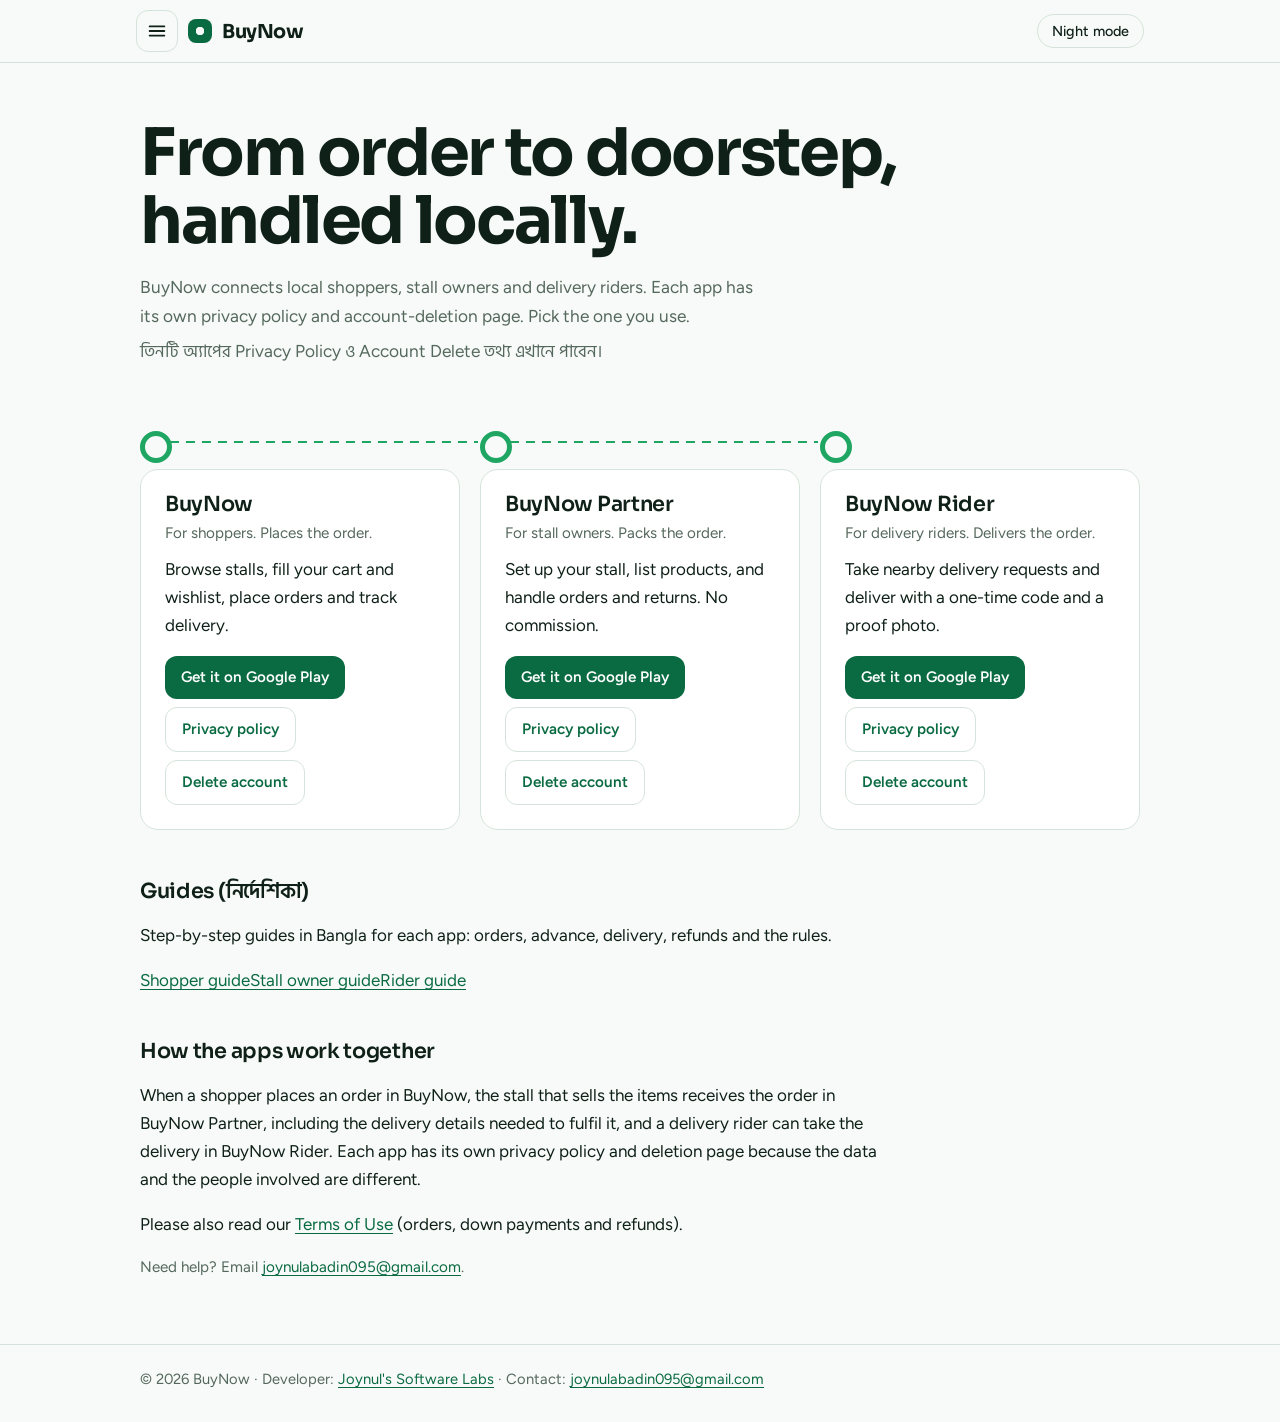
==== commit 40ed5471: "Google Play links for the three live apps (home panels and slide menu) Co-Authored-By: Claude Sonnet" ====
--- a/index.html
+++ b/index.html
@@ -30,17 +30,17 @@
 <li><section class="panel" aria-labelledby="h-buynow"><div class="body">
 <h2 id="h-buynow">BuyNow</h2><p class="tag">For shoppers. Places the order.</p>
 <p>Browse stalls, fill your cart and wishlist, place orders and track delivery.</p>
-<div class="links"><a href="privacy-buynow.html">Privacy policy</a><a class="ghost" href="delete-buynow.html">Delete account</a></div>
+<div class="links"><a href="https://play.google.com/store/apps/details?id=com.buynow.app" rel="noopener">Get it on Google Play</a><a class="ghost" href="privacy-buynow.html">Privacy policy</a><a class="ghost" href="delete-buynow.html">Delete account</a></div>
 </div></section></li>
 <li><section class="panel" aria-labelledby="h-partner"><div class="body">
 <h2 id="h-partner">BuyNow Partner</h2><p class="tag">For stall owners. Packs the order.</p>
 <p>Set up your stall, list products, and handle orders and returns. No commission.</p>
-<div class="links"><a href="privacy-partner.html">Privacy policy</a><a class="ghost" href="delete-partner.html">Delete account</a></div>
+<div class="links"><a href="https://play.google.com/store/apps/details?id=com.buynow.vendor" rel="noopener">Get it on Google Play</a><a class="ghost" href="privacy-partner.html">Privacy policy</a><a class="ghost" href="delete-partner.html">Delete account</a></div>
 </div></section></li>
 <li><section class="panel" aria-labelledby="h-rider"><div class="body">
 <h2 id="h-rider">BuyNow Rider</h2><p class="tag">For delivery riders. Delivers the order.</p>
 <p>Take nearby delivery requests and deliver with a one-time code and a proof photo.</p>
-<div class="links"><a href="privacy-rider.html">Privacy policy</a><a class="ghost" href="delete-rider.html">Delete account</a></div>
+<div class="links"><a href="https://play.google.com/store/apps/details?id=com.buynow.rider" rel="noopener">Get it on Google Play</a><a class="ghost" href="privacy-rider.html">Privacy policy</a><a class="ghost" href="delete-rider.html">Delete account</a></div>
 </div></section></li>
 </ol>
 <h2>Guides <span lang="bn">(নির্দেশিকা)</span></h2>
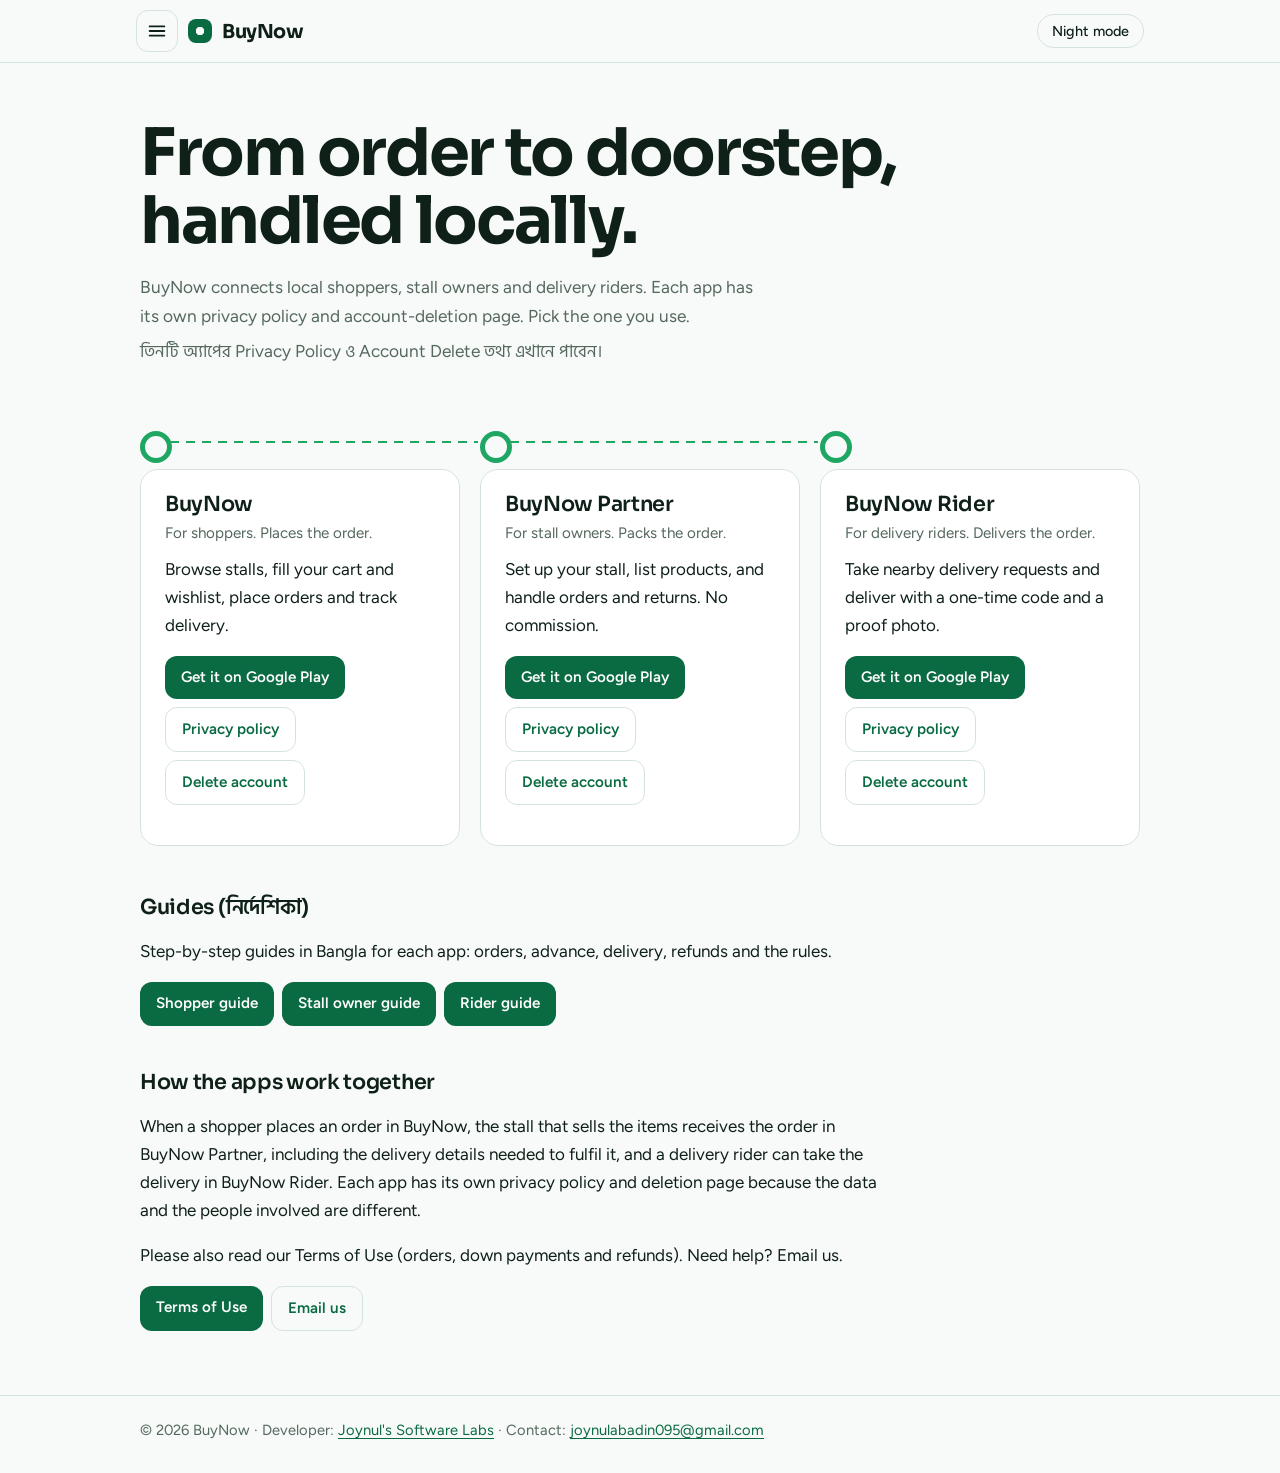
==== commit 58c153ba: "Link groups are buttons on every page (Guides, Terms of Use, Email us) Co-Authored-By: Claude Sonnet" ====
--- a/index.html
+++ b/index.html
@@ -48,8 +48,8 @@
 <div class="links"><a href="guide-buynow.html">Shopper guide</a><a href="guide-partner.html">Stall owner guide</a><a href="guide-rider.html">Rider guide</a></div>
 <h2>How the apps work together</h2>
 <p>When a shopper places an order in BuyNow, the stall that sells the items receives the order in BuyNow Partner, including the delivery details needed to fulfil it, and a delivery rider can take the delivery in BuyNow Rider. Each app has its own privacy policy and deletion page because the data and the people involved are different.</p>
-<p>Please also read our <a href="terms.html">Terms of Use</a> (orders, down payments and refunds).</p>
-<p class="muted">Need help? Email <a href="mailto:joynulabadin095@gmail.com">joynulabadin095@gmail.com</a>.</p>
+<p>Please also read our Terms of Use (orders, down payments and refunds). Need help? Email us.</p>
+<div class="links"><a href="terms.html">Terms of Use</a><a class="ghost" href="mailto:joynulabadin095@gmail.com">Email us</a></div>
 </main>
 <footer><div class="wrap">&copy; <span id="year">2026</span> BuyNow &middot; Developer: <a href="https://play.google.com/store/apps/dev?id=6514104034641015497" rel="noopener">Joynul's Software Labs</a> &middot; Contact: <a href="mailto:joynulabadin095@gmail.com">joynulabadin095@gmail.com</a></div></footer>
 <script src="menu.js"></script>
--- a/style.css
+++ b/style.css
@@ -70,11 +70,11 @@
 .panel h2,.panel h3{font-family:var(--display);font-weight:600;letter-spacing:-.015em;margin:0 0 4px;line-height:1.2}
 .panel p{margin:.4em 0 1em}
 .panel .tag{color:var(--soft);font-size:.95rem;margin:0 0 .6em}
-.panel .links{display:flex;gap:8px;flex-wrap:wrap;margin-top:16px}
-.panel .links a{background:var(--accent);color:var(--on-accent);padding:9px 16px;border-radius:12px;text-decoration:none;font-weight:600;font-size:.95rem}
-.panel .links a:hover{filter:brightness(1.08)}
-.panel .links a.ghost{background:transparent;color:var(--accent);border:1px solid var(--line)}
-.panel .links a.ghost:hover{background:var(--raised);filter:none}
+.links{display:flex;gap:8px;flex-wrap:wrap;margin:16px 0}
+.links a{background:var(--accent);color:var(--on-accent);padding:9px 16px;border-radius:12px;text-decoration:none;font-weight:600;font-size:.95rem}
+.links a:hover{filter:brightness(1.08)}
+.links a.ghost{background:transparent;color:var(--accent);border:1px solid var(--line)}
+.links a.ghost:hover{background:var(--raised);filter:none}
 code{font-size:.9em;color:var(--soft)}
 .duo{display:grid;grid-template-columns:1fr 1fr;gap:18px;margin:26px 0}
 .duo.three{grid-template-columns:repeat(3,1fr)}
@@ -121,7 +121,7 @@
   .hero p{font-size:1rem}
   .journey{margin:30px 0 26px}
   .panel .body{padding:18px 18px 20px}
-  .panel .links a{flex:1 1 auto;text-align:center}
+  .links a{flex:1 1 auto;text-align:center}
   .appbar{margin-top:18px;border-radius:16px}
   .appbar .body{padding:20px 18px}
   .form-card{padding:18px}
